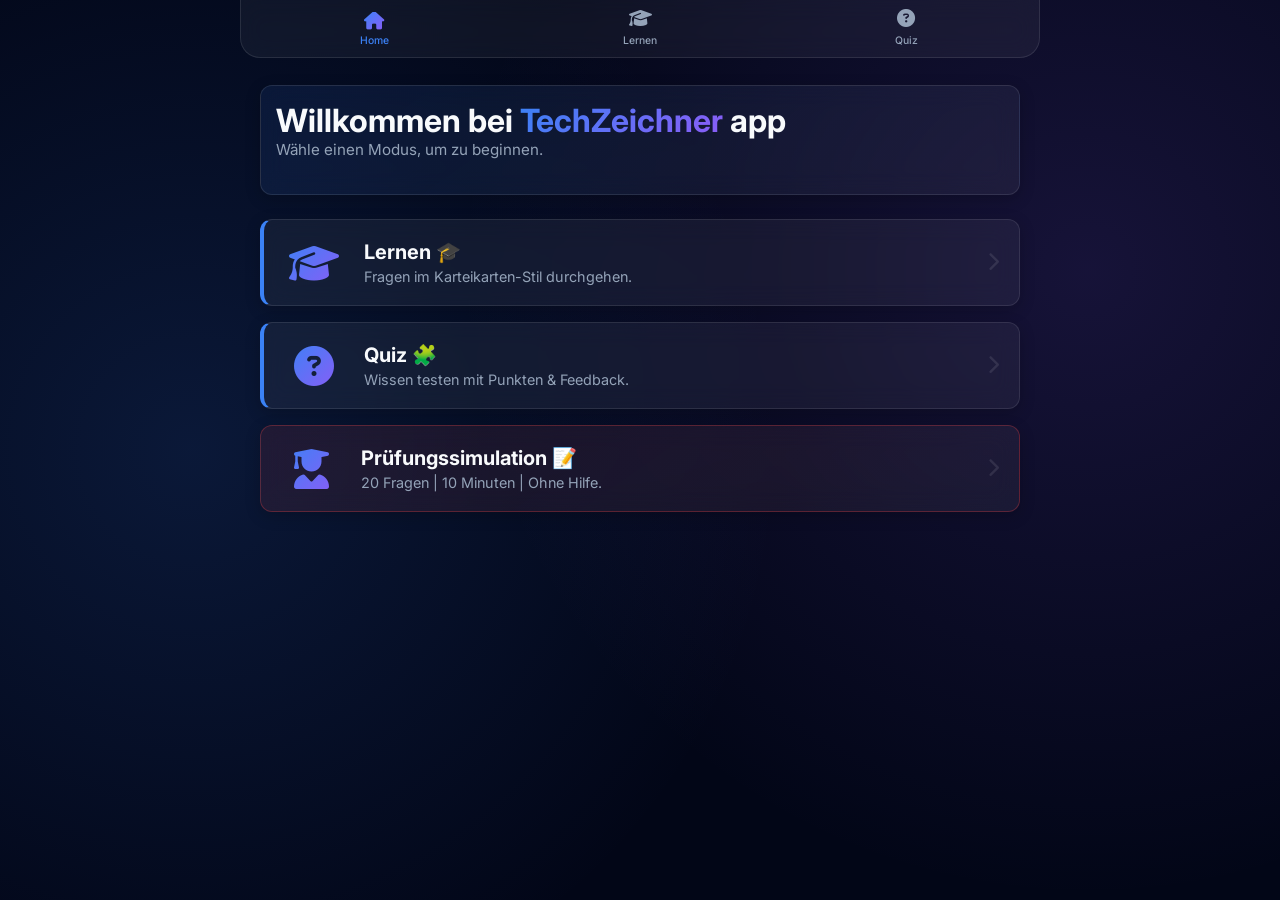
==== index.html @ 0248393b "Add files via upload" ====
<!DOCTYPE html>
<html lang="de">

<head>
    <meta charset="UTF-8">
    <meta name="viewport" content="width=device-width, initial-scale=1.0">
    <meta name="theme-color" content="#0f172a">
    <link rel="manifest" href="manifest.json">
    <link rel="apple-touch-icon" href="icon-192x192.png">
    <title>TechZeichner Pro - Lern-App</title>
    <link href="https://fonts.googleapis.com/css2?family=Inter:wght@300;400;600;700&display=swap" rel="stylesheet">
    <link rel="stylesheet" href="styles.css">
    <link rel="stylesheet" href="https://cdnjs.cloudflare.com/ajax/libs/font-awesome/6.4.0/css/all.min.css">
</head>

<body>
    <div class="app-container">

        <!-- Main Content -->
        <main id="main-content" class="content-area">
            <!-- Content will be rendered here via JS -->
        </main>

        <!-- Bottom Navigation -->
        <nav class="glass-nav">
            <button class="nav-btn active" data-target="home">
                <i class="fas fa-home"></i>
                <span>Home</span>
            </button>
            <button class="nav-btn" data-target="learning-home">
                <i class="fas fa-graduation-cap"></i>
                <span>Lernen</span>
            </button>
            <button class="nav-btn" data-target="quiz-home">
                <i class="fas fa-question-circle"></i>
                <span>Quiz</span>
            </button>
        </nav>

        <!-- Global Learning Actions (Fixed at bottom) -->
        <div id="global-learning-actions" class="learning-actions" style="display: none;">
            <button id="btn-show-solution" class="btn-primary" onclick="app.showSolution()">
                <i class="fas fa-eye"></i> Lösung anzeigen
            </button>
            <button id="btn-next-learning" class="btn-primary" style="display: none;" onclick="app.nextQuestion()">
                Nächste Frage <i class="fas fa-arrow-right"></i>
            </button>
        </div>
    </div>

    <!-- View Templates -->
    <template id="tpl-home">
        <div class="view home-view fade-in">
            <div class="welcome-card glass-card">
                <h1>Willkommen bei <span class="accent-text">TechZeichner</span> app</h1>
                <p>Wähle einen Modus, um zu beginnen.</p>
            </div>

            <div class="gateway-grid">
                <div class="gateway-card glass-card learning-card" onclick="app.navigateTo('learning-home')">
                    <div class="module-icon"><i class="fas fa-graduation-cap"></i></div>
                    <div class="gateway-info">
                        <h3>Lernen 🎓</h3>
                        <p>Fragen im Karteikarten-Stil durchgehen.</p>
                    </div>
                    <i class="fas fa-chevron-right"></i>
                </div>

                <div class="gateway-card glass-card quiz-card" onclick="app.navigateTo('quiz-home')">
                    <div class="module-icon"><i class="fas fa-question-circle"></i></div>
                    <div class="gateway-info">
                        <h3>Quiz 🧩</h3>
                        <p>Wissen testen mit Punkten & Feedback.</p>
                    </div>
                    <i class="fas fa-chevron-right"></i>
                </div>

                <div class="gateway-card glass-card exam-card" onclick="app.startExam()">
                    <div class="module-icon"><i class="fas fa-user-graduate"></i></div>
                    <div class="gateway-info">
                        <h3>Prüfungssimulation 📝</h3>
                        <p>20 Fragen | 10 Minuten | Ohne Hilfe.</p>
                    </div>
                    <i class="fas fa-chevron-right"></i>
                </div>
            </div>
        </div>
    </template>

    <template id="tpl-quiz-home">
        <div class="view quiz-home-view fade-in">
            <div class="welcome-card glass-card">
                <h2>Quiz-Modus 🧩</h2>
                <p>Wähle ein Thema, um dein Wissen zu testen. Für jede richtige Antwort sammelst du Punkte!</p>
            </div>

            <div class="section-title">
                <h3>Thema wählen</h3>
            </div>

            <div class="modules-grid">
                <div class="module-card glass-card" onclick="app.startQuiz('Blattformate')">
                    <div class="module-icon"><i class="fas fa-file-alt"></i></div>
                    <h3>Blattformate</h3>
                    <p>Wissen testen</p>
                </div>
                <div class="module-card glass-card" onclick="app.startQuiz('Linienarten')">
                    <div class="module-icon"><i class="fas fa-pen-nib"></i></div>
                    <h3>Linienarten</h3>
                    <p>Wissen testen</p>
                </div>
                <div class="module-card glass-card" onclick="app.startQuiz('Maßstäbe')">
                    <div class="module-icon"><i class="fas fa-ruler-combined"></i></div>
                    <h3>Maßstäbe</h3>
                    <p>Wissen testen</p>
                </div>
                <div class="module-card glass-card" onclick="app.startQuiz('Bemaßung')">
                    <div class="module-icon"><i class="fas fa-arrows-alt-h"></i></div>
                    <h3>Bemaßung</h3>
                    <p>Wissen testen</p>
                </div>
                <div class="module-card glass-card" onclick="app.startQuiz('Projektionen')">
                    <div class="module-icon"><i class="fas fa-cube"></i></div>
                    <h3>Projektionen</h3>
                    <p>Wissen testen</p>
                </div>
                <div class="module-card glass-card all-topics-card" onclick="app.startQuiz('all')">
                    <div class="module-icon"><i class="fas fa-random"></i></div>
                    <h3>Alle Themen</h3>
                    <p>Gemischt testen</p>
                </div>
            </div>
        </div>
    </template>

    <template id="tpl-quiz-session">
        <div class="view quiz-view" id="quiz-view-container">
            <div class="quiz-header">
                <h2 id="quiz-title">Wissens-Quiz</h2>
                <div class="score-badge">
                    <i class="fas fa-star" id="score-icon"></i>
                    <span id="quiz-score">0</span>
                </div>
            </div>

            <div class="quiz-progress-bar">
                <div id="quiz-progress-fill" class="quiz-progress-bar-fill"></div>
            </div>

            <div id="quiz-container" class="glass-card">
                <!-- Question content injected here -->
            </div>
            <!-- Timer für Prüfung -->
            <div id="exam-timer-container" class="glass-card timer-card" style="display: none;">
                <i class="fas fa-clock"></i>
                <span id="exam-timer">10:00</span>
            </div>
        </div>
    </template>




    <template id="tpl-learning-home">
        <div class="view learning-home-view fade-in">
            <div class="welcome-card glass-card">
                <h2>Lern-Modus 🎓</h2>
                <p>Wähle ein Thema, um die Fragen im Karteikarten-Prinzip durchzugehen. Ohne Stress, ohne Zeitdruck.</p>
            </div>

            <div class="section-title">
                <h3>Thema zum Lernen</h3>
            </div>

            <div class="modules-grid" id="learning-theme-grid">
                <div class="module-card glass-card" onclick="app.startLearning('Blattformate')">
                    <div class="module-icon"><i class="fas fa-file-alt"></i></div>
                    <h3>Blattformate</h3>
                    <p>Lernen</p>
                </div>
                <div class="module-card glass-card" onclick="app.startLearning('Linienarten')">
                    <div class="module-icon"><i class="fas fa-pen-nib"></i></div>
                    <h3>Linienarten</h3>
                    <p>Lernen</p>
                </div>
                <div class="module-card glass-card" onclick="app.startLearning('Maßstäbe')">
                    <div class="module-icon"><i class="fas fa-ruler-combined"></i></div>
                    <h3>Maßstäbe</h3>
                    <p>Lernen</p>
                </div>
                <div class="module-card glass-card" onclick="app.startLearning('Bemaßung')">
                    <div class="module-icon"><i class="fas fa-arrows-alt-h"></i></div>
                    <h3>Bemaßung</h3>
                    <p>Lernen</p>
                </div>
                <div class="module-card glass-card" onclick="app.startLearning('Projektionen')">
                    <div class="module-icon"><i class="fas fa-cube"></i></div>
                    <h3>Projektionen</h3>
                    <p>Lernen</p>
                </div>
                <div class="module-card glass-card all-topics-card" onclick="app.startLearning('all')">
                    <div class="module-icon"><i class="fas fa-random"></i></div>
                    <h3>Alle Themen</h3>
                    <p>Gemischt lernen</p>
                </div>
            </div>
        </div>
    </template>

    <template id="tpl-learning-session">
        <div class="view learning-view fade-in">
            <div class="quiz-header">
                <h2 id="learning-title">Lernmodus</h2>
                <span id="learning-progress" class="score-badge">Frage 1/X</span>
            </div>

            <div class="quiz-progress-bar">
                <div id="learning-progress-fill" class="quiz-progress-bar-fill"></div>
            </div>

            <div id="learning-container" class="glass-card">
                <!-- Question content injected here -->
            </div>
        </div>
    </template>

    <!-- Data and App Scripts -->
    <script src="questions_tz.js"></script>
    <script src="app.js"></script>
    <script>
        if ('serviceWorker' in navigator) {
            window.addEventListener('load', () => {
                navigator.serviceWorker.register('./service-worker.js');
            });
        }
    </script>
</body>

</html>
---- styles.css ----
:root {
    --bg-dark: #0f172a;
    --bg-darker: #020617;
    --accent-blue: #3b82f6;
    --accent-blue-hover: #2563eb;
    --accent-gradient: linear-gradient(135deg, #3b82f6, #8b5cf6);
    --text-main: #f8fafc;
    --text-muted: #94a3b8;
    --glass-bg: rgba(255, 255, 255, 0.05);
    --glass-border: rgba(255, 255, 255, 0.1);
    --glass-highlight: rgba(255, 255, 255, 0.08);
    --success: #10b981;
    --error: #ef4444;
}

* {
    margin: 0;
    padding: 0;
    box-sizing: border-box;
    font-family: 'Inter', sans-serif;
    -webkit-tap-highlight-color: transparent;
}

body {
    background-color: var(--bg-darker);
    color: var(--text-main);
    background-image:
        radial-gradient(circle at 15% 50%, rgba(59, 130, 246, 0.15) 0%, transparent 50%),
        radial-gradient(circle at 85% 30%, rgba(139, 92, 246, 0.15) 0%, transparent 50%);
    background-attachment: fixed;
    min-height: 100vh;
}

.app-container {
    display: flex;
    flex-direction: column;
    height: 100vh;
    height: 100dvh;
    /* Dynamic viewport height for mobile browsers */
    max-width: 800px;
    margin: 0 auto;
    position: relative;
    overflow: hidden;
}

/* Glassmorphism Utilities */
.glass-header,
.glass-nav,
.glass-card {
    background: var(--glass-bg);
    backdrop-filter: blur(12px);
    -webkit-backdrop-filter: blur(12px);
    border: 1px solid var(--glass-border);
}

.glass-card {
    border-radius: 12px;
    padding: 15px;
    box-shadow: 0 4px 16px rgba(0, 0, 0, 0.2);
    transition: transform 0.3s ease, background 0.3s ease;
}


.header-content h1 {
    font-weight: 700;
    font-size: 1.5rem;
    letter-spacing: -0.5px;
}

.accent-text {
    background: var(--accent-gradient);
    background-clip: text;
    -webkit-background-clip: text;
    -webkit-text-fill-color: transparent;
}

/* Main Content */
.content-area {
    flex: 1;
    overflow-y: auto;
    padding: 20px;
    padding-top: 85px; /* Space for top nav */
    padding-bottom: 120px; /* Space for actions if any */
    -webkit-overflow-scrolling: touch; /* Smooth scrolling for iOS */
}

/* Animations */
.fade-in {
    animation: fadeIn 0.4s ease forwards;
}

@keyframes fadeIn {
    from {
        opacity: 0;
        transform: translatey(10px);
    }

    to {
        opacity: 1;
        transform: translatey(0);
    }
}

/* Home View */
.welcome-card {
    margin-bottom: 24px;
    background: linear-gradient(145deg, rgba(59, 130, 246, 0.1), rgba(255, 255, 255, 0.05));
}

.section-title {
    margin: 30px 0 15px 0;
    padding-bottom: 8px;
    border-bottom: 1px solid var(--glass-border);
}

.section-title h3 {
    font-size: 1.1rem;
    font-weight: 600;
    color: var(--accent-blue);
    text-transform: uppercase;
    letter-spacing: 1px;
}

.welcome-card h2 {
    font-size: 1.5rem;
    margin-bottom: 8px;
}

.welcome-card p {
    color: var(--text-muted);
    font-size: 0.95rem;
    margin-bottom: 20px;
}



.modules-grid {
    display: grid;
    grid-template-columns: repeat(auto-fit, minmax(140px, 1fr));
    gap: 16px;
    user-select: none;
    /* Prevent selection while tapping */
}

.module-card {
    display: flex;
    flex-direction: column;
    align-items: center;
    text-align: center;
    cursor: pointer;
}

.module-card:hover {
    transform: translatey(-5px);
    background: var(--glass-highlight);
}

.module-icon {
    font-size: 2.5rem;
    margin-bottom: 15px;
    background: var(--accent-gradient);
    background-clip: text;
    -webkit-background-clip: text;
    -webkit-text-fill-color: transparent;
}

.module-card h3 {
    font-size: 1.1rem;
    margin-bottom: 5px;
}

.module-card p {
    font-size: 0.85rem;
    color: var(--text-muted);
}

/* Quiz View */
.quiz-header {
    display: flex;
    justify-content: space-between;
    align-items: center;
    margin-bottom: 20px;
}

.score-badge {
    background: var(--glass-highlight);
    padding: 6px 12px;
    border-radius: 20px;
    font-weight: 600;
    font-size: 0.9rem;
    border: 1px solid var(--glass-border);
}

.quiz-question {
    font-size: 1.2rem;
    font-weight: 600;
    margin-bottom: 24px;
    line-height: 1.4;
}

.quiz-options {
    display: flex;
    flex-direction: column;
    gap: 12px;
}

.quiz-option {
    background: var(--glass-bg);
    border: 1px solid var(--glass-border);
    padding: 14px 18px;
    /* Increased for touch */
    border-radius: 12px;
    cursor: pointer;
    font-size: 0.95rem;
    color: var(--text-main);
    transition: all 0.2s;
    text-align: left;
    user-select: none;
}

.quiz-option:active {
    background: var(--glass-highlight);
    transform: scale(0.98);
}

.quiz-option:hover {
    background: var(--glass-highlight);
    border-color: var(--accent-blue);
}

.quiz-option.correct {
    background: rgba(16, 185, 129, 0.2);
    border-color: var(--success);
}

.quiz-option.incorrect {
    background: rgba(239, 68, 68, 0.2);
    border-color: var(--error);
}

.quiz-next-btn {
    margin-top: 20px;
    width: 100%;
}

/* Quiz Progress Bar */
.quiz-progress-bar {
    height: 6px;
    background: rgba(255, 255, 255, 0.1);
    border-radius: 3px;
    margin-bottom: 20px;
    overflow: hidden;
}

.quiz-progress-bar-fill {
    height: 100%;
    background: var(--accent-gradient);
    width: 0%;
    transition: width 0.3s ease;
}

/* Review Mode */
.review-list {
    display: flex;
    flex-direction: column;
    gap: 16px;
    margin-top: 20px;
    text-align: left;
}

.review-item {
    padding: 15px;
    border-left: 4px solid var(--error);
}

.review-item h4 {
    font-size: 1rem;
    margin-bottom: 8px;
    color: var(--text-main);
}

.review-item .your-answer {
    color: var(--error);
    font-size: 0.9rem;
    margin-bottom: 4px;
}

.review-item .correct-answer {
    color: var(--success);
    font-size: 0.9rem;
    margin-bottom: 8px;
}

.review-item .explanation {
    font-size: 0.85rem;
    color: var(--text-muted);
    font-style: italic;
}

.btn-secondary {
    background: rgba(255, 255, 255, 0.1);
    color: var(--text-main);
    border: 1px solid var(--glass-border);
    padding: 7px 14px;
    border-radius: 6px;
    cursor: pointer;
    font-weight: 600;
    font-size: 0.85rem;
    transition: all 0.2s;
}

.btn-secondary:hover {
    background: rgba(255, 255, 255, 0.15);
}




/* Buttons */
.btn-primary {
    background: var(--accent-gradient);
    color: white;
    border: none;
    padding: 8px 16px;
    border-radius: 6px;
    font-size: 0.9rem;
    font-weight: 600;
    cursor: pointer;
    transition: opacity 0.2s, transform 0.2s;
    flex: 1;
    display: flex;
    justify-content: center;
    align-items: center;
    gap: 6px;
}

.btn-primary:hover {
    opacity: 0.9;
    transform: translatey(-2px);
}

.btn-primary:disabled {
    opacity: 0.5;
    cursor: not-allowed;
    transform: none;
}

/* Bottom Navigation */
.glass-nav {
    position: fixed;
    top: 0;
    left: 50%;
    transform: translateX(-50%);
    width: 100%;
    max-width: 800px;
    display: flex;
    justify-content: space-around;
    padding: 10px 0 10px 0;
    border-bottom: 1px solid var(--glass-border);
    border-top: none;
    border-radius: 0 0 20px 20px;
    z-index: 100;
}

.nav-btn {
    background: transparent;
    border: none;
    color: var(--text-muted);
    display: flex;
    flex-direction: column;
    align-items: center;
    gap: 6px;
    cursor: pointer;
    font-size: 0.65rem;
    font-weight: 500;
    transition: all 0.3s ease;
    width: 50px;
}

.nav-btn i {
    font-size: 1.15rem;
    transition: transform 0.3s cubic-bezier(0.175, 0.885, 0.32, 1.275);
}

.nav-btn:hover {
    color: var(--text-main);
}

.nav-btn.active {
    color: var(--accent-blue);
}

.nav-btn.active i {
    transform: translatey(2px);
    background: var(--accent-gradient);
    background-clip: text;
    -webkit-background-clip: text;
    -webkit-text-fill-color: transparent;
}

.nav-btn-circle {
    background: var(--glass-bg);
    border: 1px solid var(--glass-border);
    color: var(--text-main);
    width: 40px;
    height: 40px;
    border-radius: 50%;
    display: flex;
    align-items: center;
    justify-content: center;
    cursor: pointer;
    transition: all 0.2s;
}

.nav-btn-circle:hover {
    background: var(--glass-highlight);
    border-color: var(--accent-blue);
}

@media (max-width: 600px) {
    .modules-grid {
        grid-template-columns: repeat(2, 1fr);
        /* 2 columns on most phones */
        gap: 12px;
    }
}

@media (max-width: 360px) {
    .modules-grid {
        grid-template-columns: 1fr;
        /* 1 column on very small phones */
    }

    .header-content h1 {
        font-size: 1.25rem;
    }

    .welcome-card h2 {
        font-size: 1.25rem;
    }
}

/* Exam Mode Specifics */
.exam-card {
    border: 1.5px solid rgba(239, 68, 68, 0.3);
    background: linear-gradient(145deg, rgba(239, 68, 68, 0.1), rgba(255, 255, 255, 0.05));
}

.exam-card .module-icon i {
    color: #ef4444;
}

/* Alle Themen Card - Greenish */
.all-topics-card {
    border: 1.5px solid rgba(16, 185, 129, 0.3);
    background: linear-gradient(145deg, rgba(16, 185, 129, 0.1), rgba(255, 255, 255, 0.05));
}

.all-topics-card .module-icon i {
    color: #10b981;
}

.timer-card {
    position: fixed;
    bottom: 90px;
    right: 20px;
    padding: 10px 20px;
    display: flex;
    align-items: center;
    gap: 10px;
    font-weight: 700;
    color: #ef4444;
    border: 1px solid rgba(239, 68, 68, 0.3);
    z-index: 100;
    animation: pulse 2s infinite;
}

@keyframes pulse {
    0% {
        transform: scale(1);
    }

    50% {
        transform: scale(1.05);
    }

    100% {
        transform: scale(1);
    }
}

.quiz-option.selected {
    background: rgba(59, 130, 246, 0.3);
    border-color: var(--accent-blue);
}

.grade-circle {
    box-shadow: 0 0 20px rgba(0, 0, 0, 0.2);
    animation: popIn 0.5s cubic-bezier(0.175, 0.885, 0.32, 1.275);
}


.learning-actions {
    position: fixed;
    bottom: 0;
    left: 50%;
    transform: translateX(-50%);
    width: 100%;
    padding: 20px 20px 30px 20px; /* More padding at bottom for safe area */
    max-width: 800px;
    display: flex;
    justify-content: center;
    gap: 15px;
    z-index: 1000;
    background: linear-gradient(to top, var(--bg-darker) 90%, transparent);
    backdrop-filter: blur(15px);
    -webkit-backdrop-filter: blur(15px);
    border-top: 1px solid var(--glass-border);
}

.learning-actions .btn-primary {
    padding: 18px 24px;
    font-size: 1.1rem;
    border-radius: 14px;
    box-shadow: 0 4px 15px rgba(0, 0, 0, 0.4);
}

.learning-view {
    padding-bottom: 180px !important;
}

.learning-view .review-item {
    border-left: 4px solid var(--accent-blue);
    text-align: left;
    animation: slideIn 0.3s ease-out;
}

@keyframes slideIn {
    from {
        opacity: 0;
        transform: translateY(10px);
    }

    to {
        opacity: 1;
        transform: translateY(0);
    }
}


/* Gateway Cards (Home) */
.gateway-grid {
    display: flex;
    flex-direction: column;
    gap: 16px;
    margin-top: 10px;
}

.gateway-card {
    display: flex;
    align-items: center;
    gap: 20px;
    padding: 20px;
    cursor: pointer;
    position: relative;
    transition: all 0.3s ease;
}

.gateway-card:hover {
    transform: translateX(5px);
    background: var(--glass-highlight);
    border-color: var(--accent-blue);
}

.gateway-card .module-icon {
    font-size: 2.5rem;
    margin-bottom: 0;
    flex-shrink: 0;
    width: 60px;
    display: flex;
    justify-content: center;
}

.gateway-info {
    flex: 1;
}

.gateway-info h3 {
    font-size: 1.25rem;
    margin-bottom: 4px;
}

.gateway-info p {
    font-size: 0.9rem;
    color: var(--text-muted);
}

.gateway-card>i.fa-chevron-right {
    color: var(--glass-border);
    font-size: 1.2rem;
    transition: color 0.3s;
}

.gateway-card:hover>i.fa-chevron-right {
    color: var(--accent-blue);
}

.learning-card {
    border-left: 4px solid var(--accent-blue);
}

.quiz-card {
    border-left: 4px solid var(--accent-blue);
}

@keyframes popIn {
    0% {
        transform: scale(0);
        opacity: 0;
    }

    100% {
        transform: scale(1);
        opacity: 1;
    }
}
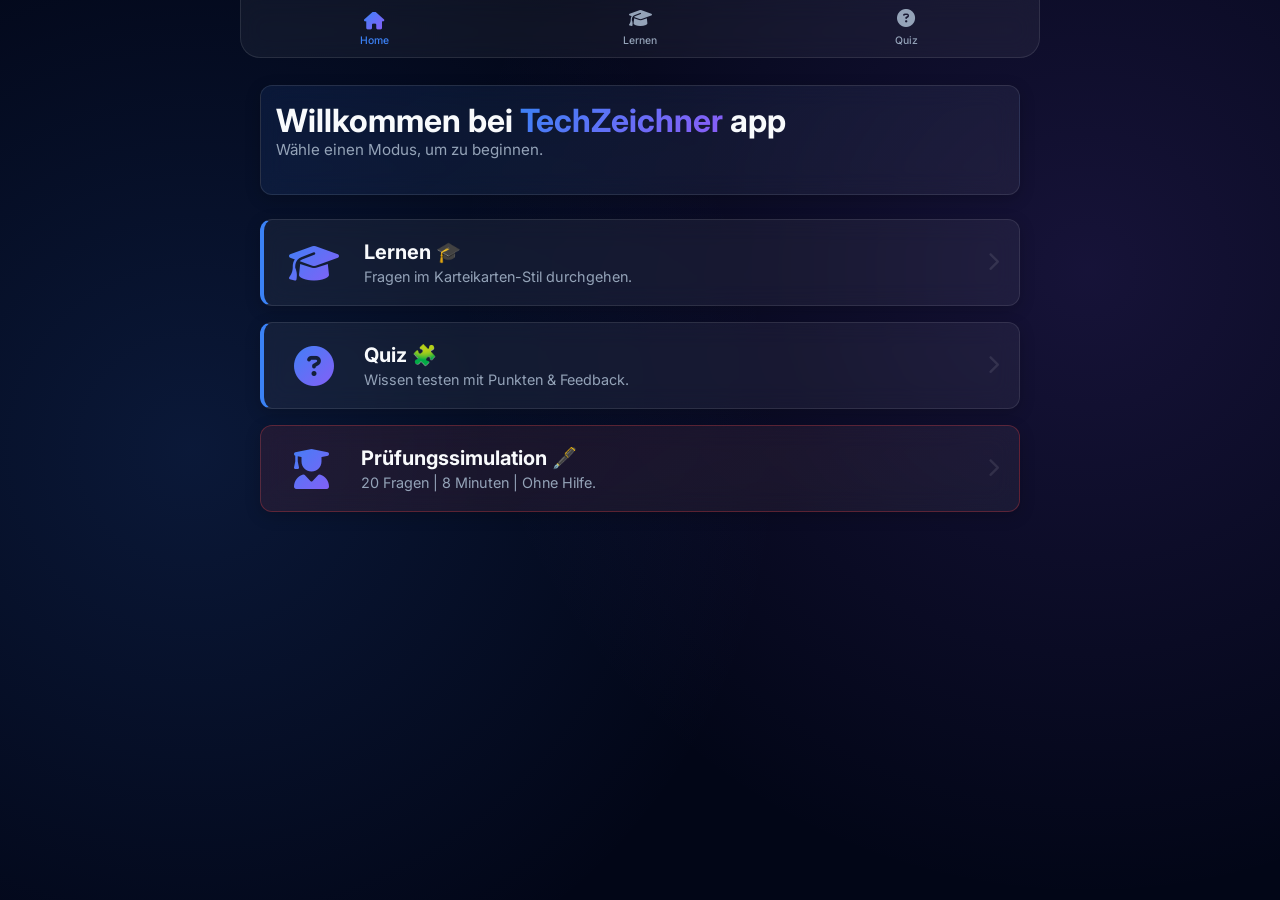
==== commit 03f74447: "Add files via upload" ====
--- a/index.html
+++ b/index.html
@@ -78,8 +78,8 @@
                 <div class="gateway-card glass-card exam-card" onclick="app.startExam()">
                     <div class="module-icon"><i class="fas fa-user-graduate"></i></div>
                     <div class="gateway-info">
-                        <h3>Prüfungssimulation 📝</h3>
-                        <p>20 Fragen | 10 Minuten | Ohne Hilfe.</p>
+                        <h3>Prüfungssimulation 🖋️</h3>
+                        <p>20 Fragen | 8 Minuten | Ohne Hilfe.</p>
                     </div>
                     <i class="fas fa-chevron-right"></i>
                 </div>
@@ -153,7 +153,7 @@
             <!-- Timer für Prüfung -->
             <div id="exam-timer-container" class="glass-card timer-card" style="display: none;">
                 <i class="fas fa-clock"></i>
-                <span id="exam-timer">10:00</span>
+                <span id="exam-timer">8:00</span>
             </div>
         </div>
     </template>
--- a/styles.css
+++ b/styles.css
@@ -512,10 +512,11 @@
     justify-content: center;
     gap: 15px;
     z-index: 1000;
-    background: linear-gradient(to top, var(--bg-darker) 90%, transparent);
-    backdrop-filter: blur(15px);
-    -webkit-backdrop-filter: blur(15px);
-    border-top: 1px solid var(--glass-border);
+    pointer-events: none; /* Let clicks pass through to content behind, but buttons below will re-enable them */
+}
+
+.learning-actions button {
+    pointer-events: auto; /* Re-enable for the actual buttons */
 }
 
 .learning-actions .btn-primary {
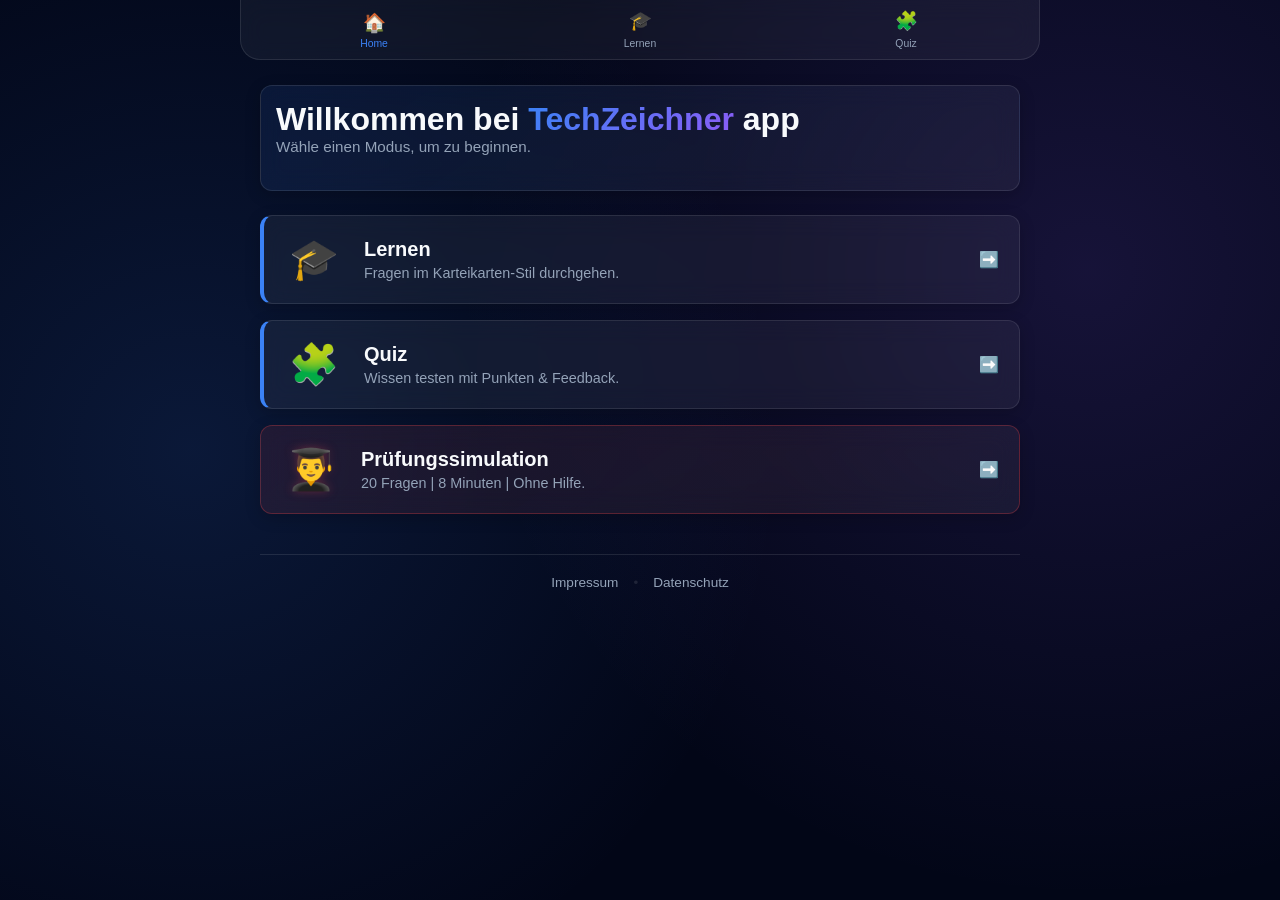
==== commit fd80eb0e: "Add files via upload" ====
--- a/index.html
+++ b/index.html
@@ -7,10 +7,8 @@
     <meta name="theme-color" content="#0f172a">
     <link rel="manifest" href="manifest.json">
     <link rel="apple-touch-icon" href="icon-192x192.png">
-    <title>TechZeichner Pro - Lern-App</title>
-    <link href="https://fonts.googleapis.com/css2?family=Inter:wght@300;400;600;700&display=swap" rel="stylesheet">
+    <!-- Verwendung von System-Schriftarten für 100% Datenschutz & Performance -->
     <link rel="stylesheet" href="styles.css">
-    <link rel="stylesheet" href="https://cdnjs.cloudflare.com/ajax/libs/font-awesome/6.4.0/css/all.min.css">
 </head>
 
 <body>
@@ -24,15 +22,15 @@
         <!-- Bottom Navigation -->
         <nav class="glass-nav">
             <button class="nav-btn active" data-target="home">
-                <i class="fas fa-home"></i>
+                <span class="nav-icon">🏠</span>
                 <span>Home</span>
             </button>
             <button class="nav-btn" data-target="learning-home">
-                <i class="fas fa-graduation-cap"></i>
+                <span class="nav-icon">🎓</span>
                 <span>Lernen</span>
             </button>
             <button class="nav-btn" data-target="quiz-home">
-                <i class="fas fa-question-circle"></i>
+                <span class="nav-icon">🧩</span>
                 <span>Quiz</span>
             </button>
         </nav>
@@ -40,10 +38,10 @@
         <!-- Global Learning Actions (Fixed at bottom) -->
         <div id="global-learning-actions" class="learning-actions" style="display: none;">
             <button id="btn-show-solution" class="btn-primary" onclick="app.showSolution()">
-                <i class="fas fa-eye"></i> Lösung anzeigen
+                <span>👁️</span> Lösung anzeigen
             </button>
             <button id="btn-next-learning" class="btn-primary" style="display: none;" onclick="app.nextQuestion()">
-                Nächste Frage <i class="fas fa-arrow-right"></i>
+                Nächste Frage ➡️
             </button>
         </div>
     </div>
@@ -58,34 +56,40 @@
 
             <div class="gateway-grid">
                 <div class="gateway-card glass-card learning-card" onclick="app.navigateTo('learning-home')">
-                    <div class="module-icon"><i class="fas fa-graduation-cap"></i></div>
+                    <div class="module-icon">🎓</div>
                     <div class="gateway-info">
-                        <h3>Lernen 🎓</h3>
+                        <h3>Lernen</h3>
                         <p>Fragen im Karteikarten-Stil durchgehen.</p>
                     </div>
-                    <i class="fas fa-chevron-right"></i>
+                    <span class="chevron">➡️</span>
                 </div>
 
                 <div class="gateway-card glass-card quiz-card" onclick="app.navigateTo('quiz-home')">
-                    <div class="module-icon"><i class="fas fa-question-circle"></i></div>
+                    <div class="module-icon">🧩</div>
                     <div class="gateway-info">
-                        <h3>Quiz 🧩</h3>
+                        <h3>Quiz</h3>
                         <p>Wissen testen mit Punkten & Feedback.</p>
                     </div>
-                    <i class="fas fa-chevron-right"></i>
+                    <span class="chevron">➡️</span>
                 </div>
 
                 <div class="gateway-card glass-card exam-card" onclick="app.startExam()">
-                    <div class="module-icon"><i class="fas fa-user-graduate"></i></div>
+                    <div class="module-icon">👨‍🎓</div>
                     <div class="gateway-info">
-                        <h3>Prüfungssimulation 🖋️</h3>
+                        <h3>Prüfungssimulation</h3>
                         <p>20 Fragen | 8 Minuten | Ohne Hilfe.</p>
                     </div>
-                    <i class="fas fa-chevron-right"></i>
-                </div>
-            </div>
-        </div>
-    </template>
+                    <span class="chevron">➡️</span>
+                </div>
+            </div>
+            <div class="legal-footer">
+                <a href="impressum.html">Impressum</a>
+                <span class="separator">•</span>
+                <a href="datenschutz.html">Datenschutz</a>
+            </div>
+        </div>
+    </template>
+
 
     <template id="tpl-quiz-home">
         <div class="view quiz-home-view fade-in">
@@ -100,32 +104,32 @@
 
             <div class="modules-grid">
                 <div class="module-card glass-card" onclick="app.startQuiz('Blattformate')">
-                    <div class="module-icon"><i class="fas fa-file-alt"></i></div>
+                    <div class="module-icon">📄</div>
                     <h3>Blattformate</h3>
                     <p>Wissen testen</p>
                 </div>
                 <div class="module-card glass-card" onclick="app.startQuiz('Linienarten')">
-                    <div class="module-icon"><i class="fas fa-pen-nib"></i></div>
+                    <div class="module-icon">🖋️</div>
                     <h3>Linienarten</h3>
                     <p>Wissen testen</p>
                 </div>
                 <div class="module-card glass-card" onclick="app.startQuiz('Maßstäbe')">
-                    <div class="module-icon"><i class="fas fa-ruler-combined"></i></div>
+                    <div class="module-icon">📏</div>
                     <h3>Maßstäbe</h3>
                     <p>Wissen testen</p>
                 </div>
                 <div class="module-card glass-card" onclick="app.startQuiz('Bemaßung')">
-                    <div class="module-icon"><i class="fas fa-arrows-alt-h"></i></div>
+                    <div class="module-icon">↔️</div>
                     <h3>Bemaßung</h3>
                     <p>Wissen testen</p>
                 </div>
                 <div class="module-card glass-card" onclick="app.startQuiz('Projektionen')">
-                    <div class="module-icon"><i class="fas fa-cube"></i></div>
+                    <div class="module-icon">📦</div>
                     <h3>Projektionen</h3>
                     <p>Wissen testen</p>
                 </div>
                 <div class="module-card glass-card all-topics-card" onclick="app.startQuiz('all')">
-                    <div class="module-icon"><i class="fas fa-random"></i></div>
+                    <div class="module-icon">🔀</div>
                     <h3>Alle Themen</h3>
                     <p>Gemischt testen</p>
                 </div>
@@ -138,7 +142,7 @@
             <div class="quiz-header">
                 <h2 id="quiz-title">Wissens-Quiz</h2>
                 <div class="score-badge">
-                    <i class="fas fa-star" id="score-icon"></i>
+                    <span id="score-icon">⭐</span>
                     <span id="quiz-score">0</span>
                 </div>
             </div>
@@ -152,7 +156,7 @@
             </div>
             <!-- Timer für Prüfung -->
             <div id="exam-timer-container" class="glass-card timer-card" style="display: none;">
-                <i class="fas fa-clock"></i>
+                <span>🕒</span>
                 <span id="exam-timer">8:00</span>
             </div>
         </div>
@@ -174,32 +178,32 @@
 
             <div class="modules-grid" id="learning-theme-grid">
                 <div class="module-card glass-card" onclick="app.startLearning('Blattformate')">
-                    <div class="module-icon"><i class="fas fa-file-alt"></i></div>
+                    <div class="module-icon">📄</div>
                     <h3>Blattformate</h3>
                     <p>Lernen</p>
                 </div>
                 <div class="module-card glass-card" onclick="app.startLearning('Linienarten')">
-                    <div class="module-icon"><i class="fas fa-pen-nib"></i></div>
+                    <div class="module-icon">🖋️</div>
                     <h3>Linienarten</h3>
                     <p>Lernen</p>
                 </div>
                 <div class="module-card glass-card" onclick="app.startLearning('Maßstäbe')">
-                    <div class="module-icon"><i class="fas fa-ruler-combined"></i></div>
+                    <div class="module-icon">📏</div>
                     <h3>Maßstäbe</h3>
                     <p>Lernen</p>
                 </div>
                 <div class="module-card glass-card" onclick="app.startLearning('Bemaßung')">
-                    <div class="module-icon"><i class="fas fa-arrows-alt-h"></i></div>
+                    <div class="module-icon">↔️</div>
                     <h3>Bemaßung</h3>
                     <p>Lernen</p>
                 </div>
                 <div class="module-card glass-card" onclick="app.startLearning('Projektionen')">
-                    <div class="module-icon"><i class="fas fa-cube"></i></div>
+                    <div class="module-icon">📦</div>
                     <h3>Projektionen</h3>
                     <p>Lernen</p>
                 </div>
                 <div class="module-card glass-card all-topics-card" onclick="app.startLearning('all')">
-                    <div class="module-icon"><i class="fas fa-random"></i></div>
+                    <div class="module-icon">🔀</div>
                     <h3>Alle Themen</h3>
                     <p>Gemischt lernen</p>
                 </div>
--- a/styles.css
+++ b/styles.css
@@ -17,7 +17,7 @@
     margin: 0;
     padding: 0;
     box-sizing: border-box;
-    font-family: 'Inter', sans-serif;
+    font-family: -apple-system, BlinkMacSystemFont, "Segoe UI", Roboto, Helvetica, Arial, sans-serif, "Apple Color Emoji", "Segoe UI Emoji", "Segoe UI Symbol";
     -webkit-tap-highlight-color: transparent;
 }
 
@@ -158,10 +158,9 @@
 .module-icon {
     font-size: 2.5rem;
     margin-bottom: 15px;
-    background: var(--accent-gradient);
-    background-clip: text;
-    -webkit-background-clip: text;
-    -webkit-text-fill-color: transparent;
+    display: flex;
+    justify-content: center;
+    align-items: center;
 }
 
 .module-card h3 {
@@ -377,7 +376,7 @@
     width: 50px;
 }
 
-.nav-btn i {
+.nav-btn .nav-icon {
     font-size: 1.15rem;
     transition: transform 0.3s cubic-bezier(0.175, 0.885, 0.32, 1.275);
 }
@@ -390,12 +389,8 @@
     color: var(--accent-blue);
 }
 
-.nav-btn.active i {
+.nav-btn.active .nav-icon {
     transform: translatey(2px);
-    background: var(--accent-gradient);
-    background-clip: text;
-    -webkit-background-clip: text;
-    -webkit-text-fill-color: transparent;
 }
 
 .nav-btn-circle {
@@ -446,8 +441,8 @@
     background: linear-gradient(145deg, rgba(239, 68, 68, 0.1), rgba(255, 255, 255, 0.05));
 }
 
-.exam-card .module-icon i {
-    color: #ef4444;
+.exam-card .module-icon {
+    filter: drop-shadow(0 0 5px rgba(239, 68, 68, 0.3));
 }
 
 /* Alle Themen Card - Greenish */
@@ -456,8 +451,8 @@
     background: linear-gradient(145deg, rgba(16, 185, 129, 0.1), rgba(255, 255, 255, 0.05));
 }
 
-.all-topics-card .module-icon i {
-    color: #10b981;
+.all-topics-card .module-icon {
+    filter: drop-shadow(0 0 5px rgba(16, 185, 129, 0.3));
 }
 
 .timer-card {
@@ -624,4 +619,31 @@
         transform: scale(1);
         opacity: 1;
     }
+}
+
+/* Legal Footer */
+.legal-footer {
+    margin-top: 40px;
+    padding: 20px 0;
+    text-align: center;
+    border-top: 1px solid var(--glass-border);
+    display: flex;
+    justify-content: center;
+    align-items: center;
+    gap: 15px;
+    font-size: 0.85rem;
+}
+
+.legal-footer a {
+    color: var(--text-muted);
+    text-decoration: none;
+    transition: color 0.2s;
+}
+
+.legal-footer a:hover {
+    color: var(--accent-blue);
+}
+
+.legal-footer .separator {
+    color: var(--glass-border);
 }
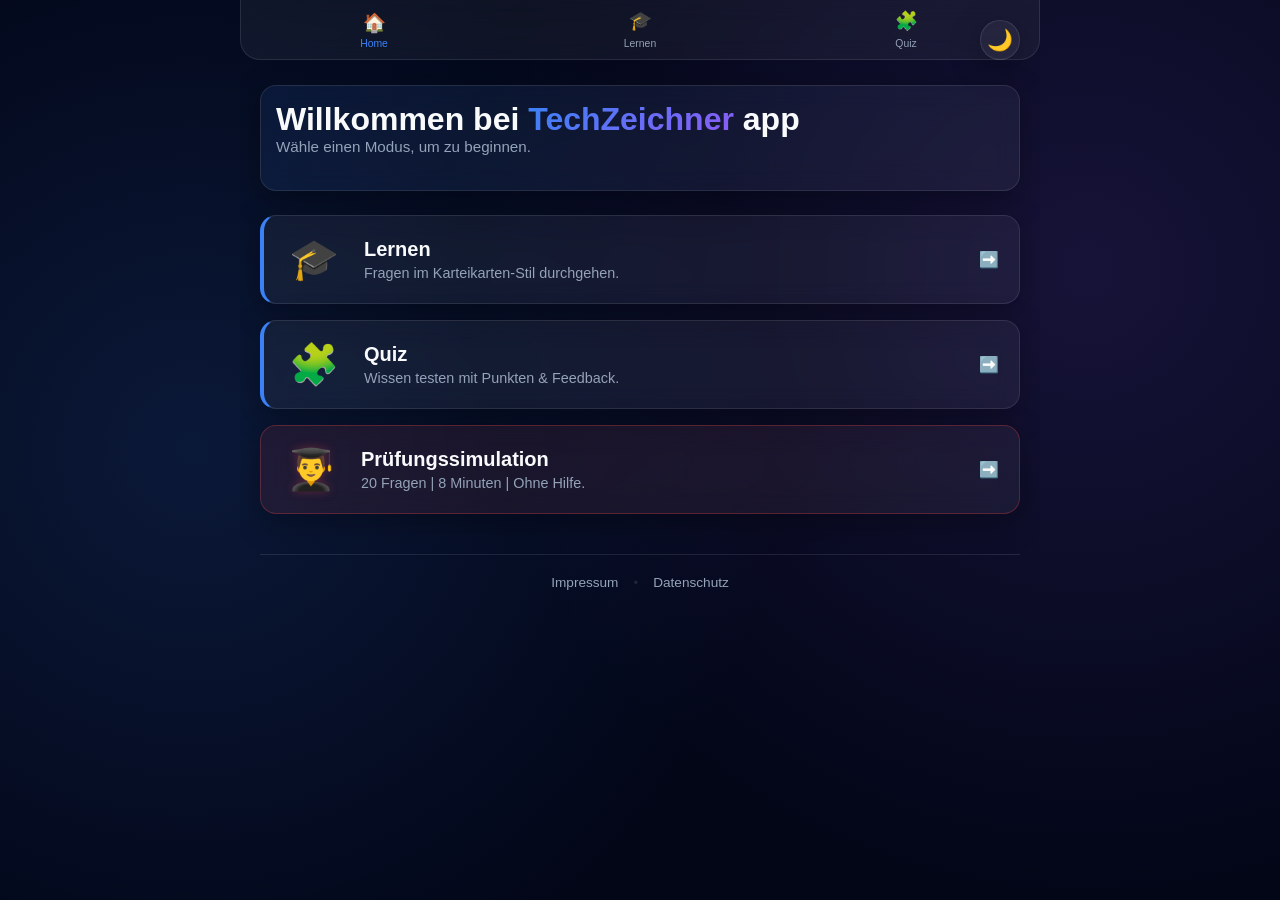
==== commit 8656623e: "Add files via upload" ====
--- a/index.html
+++ b/index.html
@@ -14,6 +14,11 @@
 <body>
     <div class="app-container">
 
+        <!-- Theme Toggle Button -->
+        <button id="theme-toggle" class="nav-btn-circle theme-toggle-btn" title="Theme wechseln">
+            🌙
+        </button>
+
         <!-- Main Content -->
         <main id="main-content" class="content-area">
             <!-- Content will be rendered here via JS -->
@@ -128,6 +133,16 @@
                     <h3>Projektionen</h3>
                     <p>Wissen testen</p>
                 </div>
+                <div class="module-card glass-card" onclick="app.startQuiz('Schnitte')">
+                    <div class="module-icon">✂️</div>
+                    <h3>Schnitte</h3>
+                    <p>Wissen testen</p>
+                </div>
+                <div class="module-card glass-card" onclick="app.startQuiz('Gewinde')">
+                    <div class="module-icon">🔩</div>
+                    <h3>Gewinde</h3>
+                    <p>Wissen testen</p>
+                </div>
                 <div class="module-card glass-card all-topics-card" onclick="app.startQuiz('all')">
                     <div class="module-icon">🔀</div>
                     <h3>Alle Themen</h3>
@@ -200,6 +215,16 @@
                 <div class="module-card glass-card" onclick="app.startLearning('Projektionen')">
                     <div class="module-icon">📦</div>
                     <h3>Projektionen</h3>
+                    <p>Lernen</p>
+                </div>
+                <div class="module-card glass-card" onclick="app.startLearning('Schnitte')">
+                    <div class="module-icon">✂️</div>
+                    <h3>Schnitte</h3>
+                    <p>Lernen</p>
+                </div>
+                <div class="module-card glass-card" onclick="app.startLearning('Gewinde')">
+                    <div class="module-icon">🔩</div>
+                    <h3>Gewinde</h3>
                     <p>Lernen</p>
                 </div>
                 <div class="module-card glass-card all-topics-card" onclick="app.startLearning('all')">
--- a/styles.css
+++ b/styles.css
@@ -1,4 +1,4 @@
-:root {
+:root, [data-theme="dark"] {
     --bg-dark: #0f172a;
     --bg-darker: #020617;
     --accent-blue: #3b82f6;
@@ -11,6 +11,45 @@
     --glass-highlight: rgba(255, 255, 255, 0.08);
     --success: #10b981;
     --error: #ef4444;
+    --bg-radial-1: rgba(59, 130, 246, 0.15);
+    --bg-radial-2: rgba(139, 92, 246, 0.15);
+    --card-shadow: 0 8px 32px rgba(0, 0, 0, 0.3);
+}
+
+[data-theme="light"] {
+    --bg-dark: #f1f5f9;
+    --bg-darker: #e2e8f0;
+    --accent-blue: #2563eb;
+    --accent-blue-hover: #1d4ed8;
+    --accent-gradient: linear-gradient(135deg, #3b82f6, #0ea5e9);
+    --text-main: #0f172a;
+    --text-muted: #475569;
+    --glass-bg: rgba(255, 255, 255, 0.6);
+    --glass-border: rgba(255, 255, 255, 0.5);
+    --glass-highlight: rgba(255, 255, 255, 0.8);
+    --success: #059669;
+    --error: #dc2626;
+    --bg-radial-1: rgba(59, 130, 246, 0.15);
+    --bg-radial-2: rgba(14, 165, 233, 0.15);
+    --card-shadow: 0 8px 32px rgba(0, 0, 0, 0.06);
+}
+
+[data-theme="modern"] {
+    --bg-dark: #0f0019;
+    --bg-darker: #05000a;
+    --accent-blue: #d946ef;
+    --accent-blue-hover: #c026d3;
+    --accent-gradient: linear-gradient(135deg, #d946ef, #8b5cf6);
+    --text-main: #faf5ff;
+    --text-muted: #d8b4fe;
+    --glass-bg: rgba(255, 255, 255, 0.03);
+    --glass-border: rgba(217, 70, 239, 0.2);
+    --glass-highlight: rgba(217, 70, 239, 0.1);
+    --success: #10b981;
+    --error: #f43f5e;
+    --bg-radial-1: rgba(217, 70, 239, 0.15);
+    --bg-radial-2: rgba(139, 92, 246, 0.15);
+    --card-shadow: 0 8px 32px rgba(139, 92, 246, 0.2);
 }
 
 * {
@@ -25,10 +64,11 @@
     background-color: var(--bg-darker);
     color: var(--text-main);
     background-image:
-        radial-gradient(circle at 15% 50%, rgba(59, 130, 246, 0.15) 0%, transparent 50%),
-        radial-gradient(circle at 85% 30%, rgba(139, 92, 246, 0.15) 0%, transparent 50%);
+        radial-gradient(circle at 15% 50%, var(--bg-radial-1) 0%, transparent 50%),
+        radial-gradient(circle at 85% 30%, var(--bg-radial-2) 0%, transparent 50%);
     background-attachment: fixed;
     min-height: 100vh;
+    transition: background-color 0.4s ease, color 0.4s ease;
 }
 
 .app-container {
@@ -54,10 +94,10 @@
 }
 
 .glass-card {
-    border-radius: 12px;
+    border-radius: 16px;
     padding: 15px;
-    box-shadow: 0 4px 16px rgba(0, 0, 0, 0.2);
-    transition: transform 0.3s ease, background 0.3s ease;
+    box-shadow: var(--card-shadow);
+    transition: transform 0.3s cubic-bezier(0.175, 0.885, 0.32, 1.275), background 0.3s ease, box-shadow 0.3s ease, border-color 0.3s ease;
 }
 
 
@@ -136,8 +176,8 @@
 
 .modules-grid {
     display: grid;
-    grid-template-columns: repeat(auto-fit, minmax(140px, 1fr));
-    gap: 16px;
+    grid-template-columns: repeat(auto-fit, minmax(120px, 1fr));
+    gap: 12px;
     user-select: none;
     /* Prevent selection while tapping */
 }
@@ -148,28 +188,31 @@
     align-items: center;
     text-align: center;
     cursor: pointer;
+    padding: 12px;
 }
 
 .module-card:hover {
-    transform: translatey(-5px);
+    transform: translateY(-8px) scale(1.03);
     background: var(--glass-highlight);
+    border-color: var(--accent-blue);
+    box-shadow: 0 12px 25px rgba(0, 0, 0, 0.2);
 }
 
 .module-icon {
-    font-size: 2.5rem;
-    margin-bottom: 15px;
+    font-size: 2.2rem;
+    margin-bottom: 10px;
     display: flex;
     justify-content: center;
     align-items: center;
 }
 
 .module-card h3 {
-    font-size: 1.1rem;
+    font-size: 1rem;
     margin-bottom: 5px;
 }
 
 .module-card p {
-    font-size: 0.85rem;
+    font-size: 0.8rem;
     color: var(--text-muted);
 }
 
@@ -205,26 +248,29 @@
 
 .quiz-option {
     background: var(--glass-bg);
-    border: 1px solid var(--glass-border);
-    padding: 14px 18px;
-    /* Increased for touch */
+    border: 2px solid var(--glass-border);
+    padding: 12px 16px;
+    /* Extra touch area */
     border-radius: 12px;
     cursor: pointer;
     font-size: 0.95rem;
+    font-weight: 500;
     color: var(--text-main);
-    transition: all 0.2s;
+    transition: all 0.3s cubic-bezier(0.175, 0.885, 0.32, 1.275);
     text-align: left;
     user-select: none;
 }
 
 .quiz-option:active {
     background: var(--glass-highlight);
-    transform: scale(0.98);
+    transform: scale(0.97);
 }
 
 .quiz-option:hover {
     background: var(--glass-highlight);
     border-color: var(--accent-blue);
+    transform: translateY(-2px);
+    box-shadow: 0 5px 15px rgba(0,0,0,0.1);
 }
 
 .quiz-option.correct {
@@ -320,28 +366,34 @@
     background: var(--accent-gradient);
     color: white;
     border: none;
-    padding: 8px 16px;
-    border-radius: 6px;
-    font-size: 0.9rem;
+    padding: 12px 20px;
+    border-radius: 12px;
+    font-size: 1.05rem;
     font-weight: 600;
     cursor: pointer;
-    transition: opacity 0.2s, transform 0.2s;
+    transition: all 0.3s cubic-bezier(0.175, 0.885, 0.32, 1.275);
+    box-shadow: 0 4px 15px rgba(0, 0, 0, 0.3);
     flex: 1;
     display: flex;
     justify-content: center;
     align-items: center;
-    gap: 6px;
+    gap: 8px;
 }
 
 .btn-primary:hover {
-    opacity: 0.9;
-    transform: translatey(-2px);
+    transform: translateY(-3px) scale(1.02);
+    box-shadow: 0 6px 20px rgba(0, 0, 0, 0.4);
+}
+
+.btn-primary:active {
+    transform: translateY(1px) scale(0.98);
 }
 
 .btn-primary:disabled {
     opacity: 0.5;
     cursor: not-allowed;
     transform: none;
+    box-shadow: none;
 }
 
 /* Bottom Navigation */
@@ -416,7 +468,7 @@
     .modules-grid {
         grid-template-columns: repeat(2, 1fr);
         /* 2 columns on most phones */
-        gap: 12px;
+        gap: 10px;
     }
 }
 
@@ -646,4 +698,14 @@
 
 .legal-footer .separator {
     color: var(--glass-border);
+}
+
+.theme-toggle-btn {
+    position: absolute;
+    top: 20px;
+    right: 20px;
+    z-index: 1000;
+    font-size: 1.3rem;
+    box-shadow: var(--card-shadow);
+    animation: fadeIn 0.6s ease forwards;
 }
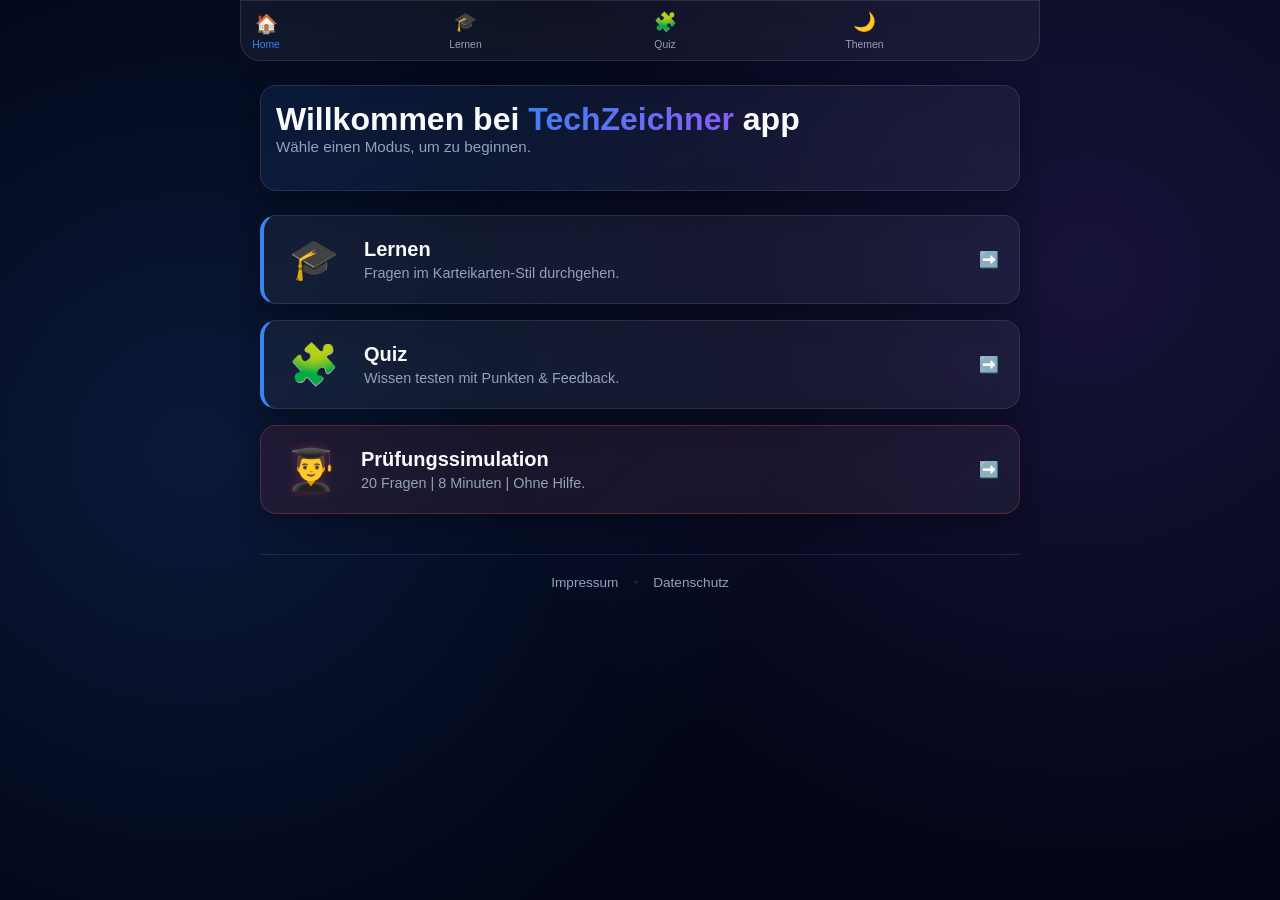
==== commit afec5ed6: "Add files via upload" ====
--- a/index.html
+++ b/index.html
@@ -13,12 +13,6 @@
 
 <body>
     <div class="app-container">
-
-        <!-- Theme Toggle Button -->
-        <button id="theme-toggle" class="nav-btn-circle theme-toggle-btn" title="Theme wechseln">
-            🌙
-        </button>
-
         <!-- Main Content -->
         <main id="main-content" class="content-area">
             <!-- Content will be rendered here via JS -->
@@ -37,6 +31,10 @@
             <button class="nav-btn" data-target="quiz-home">
                 <span class="nav-icon">🧩</span>
                 <span>Quiz</span>
+            </button>
+            <button id="theme-toggle" class="nav-btn" title="Theme wechseln">
+                <span id="theme-icon" class="nav-icon">🌙</span>
+                <span>Themen</span>
             </button>
         </nav>
 
@@ -166,9 +164,19 @@
                 <div id="quiz-progress-fill" class="quiz-progress-bar-fill"></div>
             </div>
 
+
+            <!-- Question area -->
             <div id="quiz-container" class="glass-card">
                 <!-- Question content injected here -->
             </div>
+
+            <!-- Quiz Actions (Fixed at bottom) -->
+            <div id="quiz-actions-container" class="learning-actions" style="display: none;">
+                <button id="persistent-next-btn" class="btn-primary" onclick="app.nextQuestion()">
+                    Nächste Frage ➡️
+                </button>
+            </div>
+
             <!-- Timer für Prüfung -->
             <div id="exam-timer-container" class="glass-card timer-card" style="display: none;">
                 <span>🕒</span>
--- a/styles.css
+++ b/styles.css
@@ -52,6 +52,60 @@
     --card-shadow: 0 8px 32px rgba(139, 92, 246, 0.2);
 }
 
+[data-theme="ocean"] {
+    --bg-dark: #0c1e35;
+    --bg-darker: #051122;
+    --accent-blue: #06b6d4;
+    --accent-blue-hover: #0891b2;
+    --accent-gradient: linear-gradient(135deg, #06b6d4, #22d3ee);
+    --text-main: #f0f9ff;
+    --text-muted: #7dd3fc;
+    --glass-bg: rgba(6, 182, 212, 0.05);
+    --glass-border: rgba(6, 182, 212, 0.2);
+    --glass-highlight: rgba(6, 182, 212, 0.1);
+    --success: #10b981;
+    --error: #ef4444;
+    --bg-radial-1: rgba(6, 182, 212, 0.2);
+    --bg-radial-2: rgba(30, 58, 138, 0.2);
+    --card-shadow: 0 8px 32px rgba(6, 182, 212, 0.2);
+}
+
+[data-theme="forest"] {
+    --bg-dark: #062016;
+    --bg-darker: #04140d;
+    --accent-blue: #10b981;
+    --accent-blue-hover: #059669;
+    --accent-gradient: linear-gradient(135deg, #10b981, #34d399);
+    --text-main: #f0fdf4;
+    --text-muted: #86efac;
+    --glass-bg: rgba(16, 185, 129, 0.05);
+    --glass-border: rgba(16, 185, 129, 0.2);
+    --glass-highlight: rgba(16, 185, 129, 0.1);
+    --success: #10b981;
+    --error: #ef4444;
+    --bg-radial-1: rgba(16, 185, 129, 0.2);
+    --bg-radial-2: rgba(20, 83, 45, 0.2);
+    --card-shadow: 0 8px 32px rgba(16, 185, 129, 0.2);
+}
+
+[data-theme="cyber"] {
+    --bg-dark: #120422;
+    --bg-darker: #0a0214;
+    --accent-blue: #f43f5e;
+    --accent-blue-hover: #e11d48;
+    --accent-gradient: linear-gradient(135deg, #f43f5e, #8b5cf6);
+    --text-main: #fff1f2;
+    --text-muted: #fda4af;
+    --glass-bg: rgba(244, 63, 94, 0.05);
+    --glass-border: rgba(244, 63, 94, 0.3);
+    --glass-highlight: rgba(139, 92, 246, 0.15);
+    --success: #22c55e;
+    --error: #f43f5e;
+    --bg-radial-1: rgba(244, 63, 94, 0.15);
+    --bg-radial-2: rgba(139, 92, 246, 0.15);
+    --card-shadow: 0 8px 32px rgba(244, 63, 94, 0.3);
+}
+
 * {
     margin: 0;
     padding: 0;
@@ -120,7 +174,7 @@
     overflow-y: auto;
     padding: 20px;
     padding-top: 85px; /* Space for top nav */
-    padding-bottom: 120px; /* Space for actions if any */
+    padding-bottom: 50px; 
     -webkit-overflow-scrolling: touch; /* Smooth scrolling for iOS */
 }
 
@@ -396,7 +450,7 @@
     box-shadow: none;
 }
 
-/* Bottom Navigation */
+/* Top Navigation */
 .glass-nav {
     position: fixed;
     top: 0;
@@ -404,13 +458,12 @@
     transform: translateX(-50%);
     width: 100%;
     max-width: 800px;
-    display: flex;
-    justify-content: space-around;
-    padding: 10px 0 10px 0;
+    display: grid;
+    grid-template-columns: repeat(4, 1fr);
+    padding: 10px 0;
     border-bottom: 1px solid var(--glass-border);
-    border-top: none;
     border-radius: 0 0 20px 20px;
-    z-index: 100;
+    z-index: 1000;
 }
 
 .nav-btn {
@@ -573,7 +626,7 @@
     box-shadow: 0 4px 15px rgba(0, 0, 0, 0.4);
 }
 
-.learning-view {
+.learning-view, .quiz-view {
     padding-bottom: 180px !important;
 }
 
